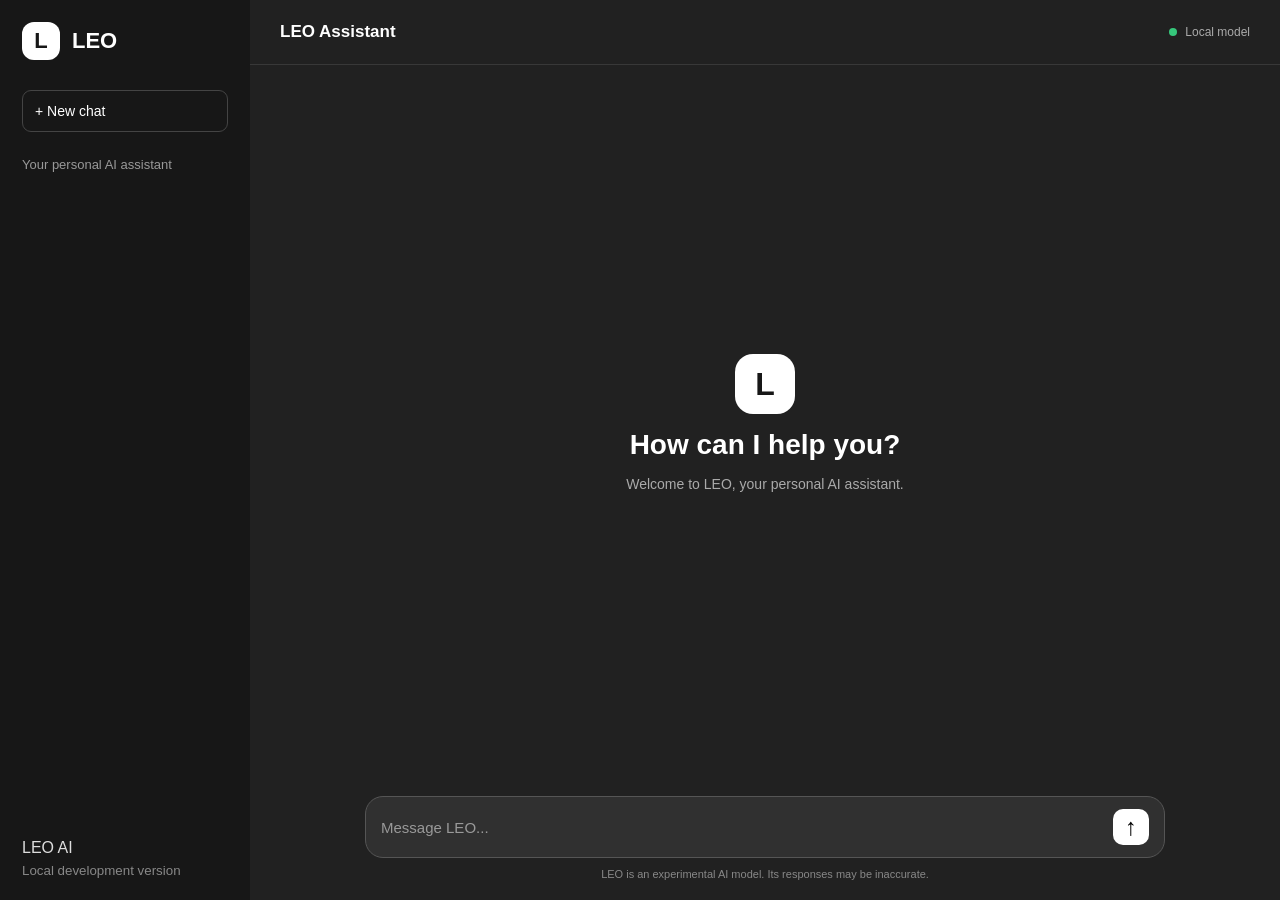
==== frontend/index.html @ 9b0cdb58 "Checkpoint: LEO learning model and web application" ====
<!DOCTYPE html>
<html lang="en">
<head>
    <meta charset="UTF-8">
    <meta name="viewport" content="width=device-width, initial-scale=1.0">

    <title>LEO AI Assistant</title>

    <link rel="stylesheet" href="style.css">
</head>

<body>

    <div class="app-container">

        <aside class="sidebar">
            <div class="brand">
                <div class="logo">L</div>
                <h2>LEO</h2>
            </div>

            <button id="new-chat" class="new-chat">
                + New chat
            </button>

            <div class="sidebar-info">
                Your personal AI assistant
            </div>

            <div class="sidebar-bottom">
                <span>LEO AI</span>
                <small>Local development version</small>
            </div>
        </aside>

        <main class="main-content">

            <header class="topbar">
                <h3>LEO Assistant</h3>
                <span class="status">
                    <span class="status-dot"></span>
                    Local model
                </span>
            </header>

            <section id="chat-messages" class="chat-messages">

                <div class="welcome-screen" id="welcome-screen">
                    <div class="welcome-logo">L</div>

                    <h1>How can I help you?</h1>

                    <p>
                        Welcome to LEO, your personal AI assistant.
                    </p>
                </div>

            </section>

            <footer class="chat-footer">

                <form id="chat-form" class="input-container">

                    <textarea
                        id="message-input"
                        placeholder="Message LEO..."
                        rows="1"
                        required
                    ></textarea>

                    <button type="submit" id="send-button">
                        ↑
                    </button>

                </form>

                <p class="disclaimer">
                    LEO is an experimental AI model.
                    Its responses may be inaccurate.
                </p>

            </footer>

        </main>

    </div>

    <script src="app.js"></script>

</body>
</html>
---- frontend/style.css ----
* {
    margin: 0;
    padding: 0;
    box-sizing: border-box;
}

body {
    font-family: Arial, sans-serif;
    background: #212121;
    color: #ffffff;
    height: 100vh;
}

.app-container {
    display: flex;
    height: 100vh;
}

/* SIDEBAR */

.sidebar {
    width: 250px;
    background: #171717;
    padding: 22px;
    display: flex;
    flex-direction: column;
}

.brand {
    display: flex;
    align-items: center;
    gap: 12px;
    margin-bottom: 30px;
}

.logo,
.welcome-logo {
    width: 38px;
    height: 38px;
    background: #ffffff;
    color: #171717;
    border-radius: 12px;
    display: flex;
    justify-content: center;
    align-items: center;
    font-weight: bold;
    font-size: 22px;
}

.brand h2 {
    font-size: 22px;
}

.new-chat {
    padding: 12px;
    border: 1px solid #444;
    background: transparent;
    color: white;
    border-radius: 9px;
    cursor: pointer;
    text-align: left;
    font-size: 14px;
}

.new-chat:hover {
    background: #303030;
}

.sidebar-info {
    margin-top: 25px;
    color: #999;
    font-size: 13px;
}

.sidebar-bottom {
    margin-top: auto;
    display: flex;
    flex-direction: column;
    gap: 6px;
    color: #ddd;
}

.sidebar-bottom small {
    color: #888;
}

/* MAIN AREA */

.main-content {
    flex: 1;
    display: flex;
    flex-direction: column;
    min-width: 0;
}

.topbar {
    height: 65px;
    border-bottom: 1px solid #383838;
    display: flex;
    justify-content: space-between;
    align-items: center;
    padding: 0 30px;
}

.topbar h3 {
    font-size: 17px;
}

.status {
    color: #aaa;
    font-size: 12px;
    display: flex;
    align-items: center;
    gap: 8px;
}

.status-dot {
    width: 8px;
    height: 8px;
    background: #36c77b;
    border-radius: 50%;
}

/* CHAT MESSAGES */

.chat-messages {
    flex: 1;
    overflow-y: auto;
    padding: 35px 20px;
}

.welcome-screen {
    height: 100%;
    display: flex;
    flex-direction: column;
    justify-content: center;
    align-items: center;
    text-align: center;
    gap: 15px;
}

.welcome-logo {
    width: 60px;
    height: 60px;
    font-size: 32px;
    border-radius: 18px;
}

.welcome-screen h1 {
    font-size: 28px;
}

.welcome-screen p {
    color: #aaa;
    font-size: 14px;
}

/* MESSAGE BUBBLES */

.message-row {
    max-width: 800px;
    margin: 0 auto 25px;
    display: flex;
    gap: 14px;
}

.message-avatar {
    min-width: 34px;
    height: 34px;
    border-radius: 10px;
    background: #444;
    display: flex;
    justify-content: center;
    align-items: center;
    font-weight: bold;
}

.message-content {
    line-height: 1.7;
    white-space: pre-wrap;
    overflow-wrap: anywhere;
}

.message-role {
    font-weight: bold;
    margin-bottom: 5px;
}

/* INPUT AREA */

.chat-footer {
    padding: 15px 20px 20px;
}

.input-container {
    max-width: 800px;
    margin: auto;
    display: flex;
    align-items: center;
    gap: 12px;
    background: #303030;
    border: 1px solid #555;
    border-radius: 18px;
    padding: 12px 15px;
}

.input-container textarea {
    flex: 1;
    resize: none;
    border: none;
    outline: none;
    background: transparent;
    color: white;
    font-family: inherit;
    font-size: 15px;
    max-height: 140px;
}

.input-container textarea::placeholder {
    color: #999;
}

.input-container button {
    width: 36px;
    height: 36px;
    border: none;
    border-radius: 10px;
    background: white;
    color: black;
    font-size: 24px;
    cursor: pointer;
}

.input-container button:disabled {
    opacity: 0.5;
    cursor: not-allowed;
}

.disclaimer {
    color: #888;
    font-size: 11px;
    text-align: center;
    margin-top: 10px;
}

/* MOBILE */

@media (max-width: 650px) {
    .sidebar {
        display: none;
    }

    .topbar {
        padding: 0 18px;
    }

    .welcome-screen h1 {
        font-size: 23px;
    }
}
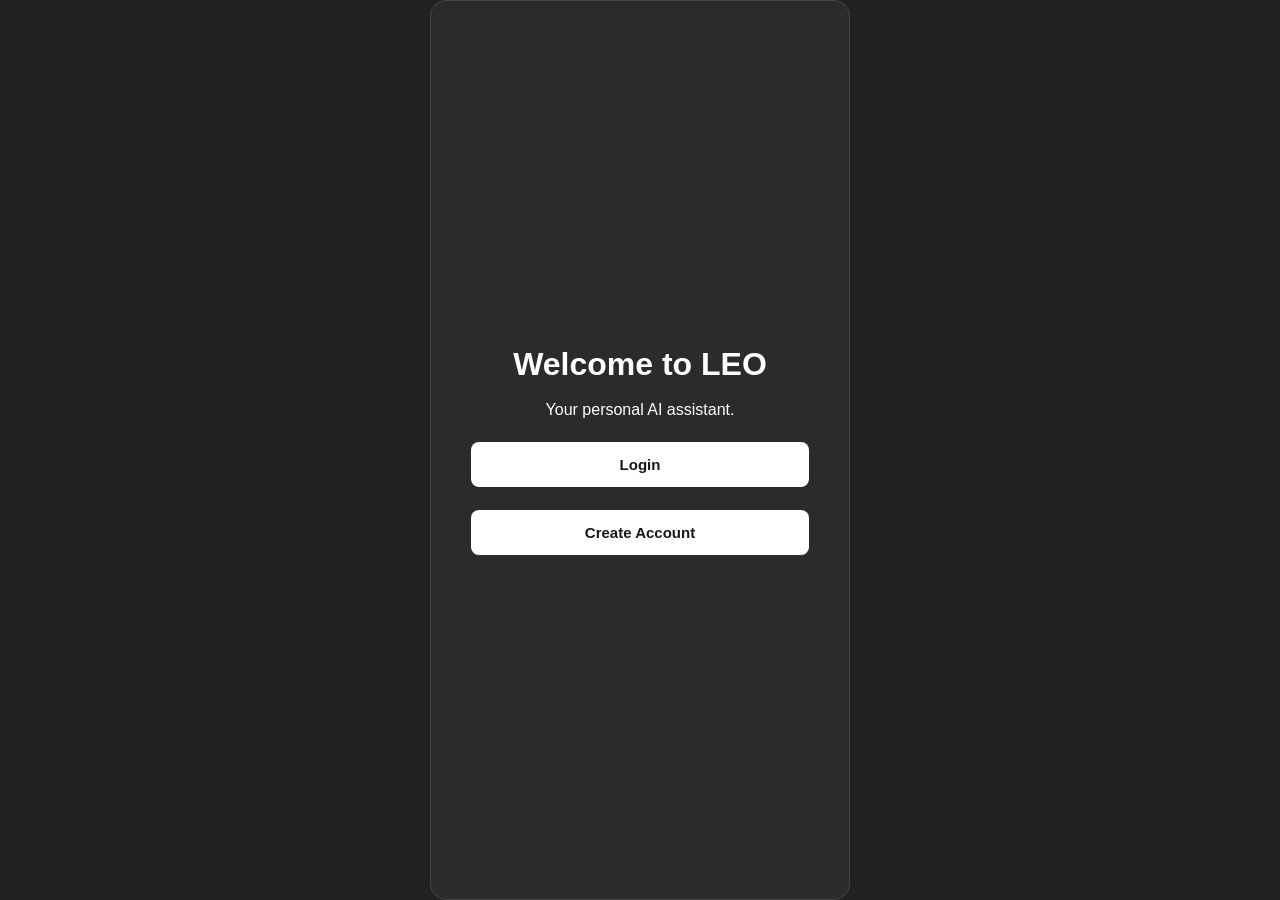
==== commit aa1fc0ce: "feat(leo): restore AI chat and plan persistent user profiles and conversations" ====
--- a/frontend/index.html
+++ b/frontend/index.html
@@ -4,89 +4,16 @@
 <head>
     <meta charset="UTF-8">
     <meta name="viewport" content="width=device-width, initial-scale=1.0">
+    <title>Welcome to LEO</title>
+    <link rel="stylesheet" href="auth.css">
+</head>
+<body>
+    <main class="auth-container">
+        <h1>Welcome to LEO</h1>
+        <p>Your personal AI assistant.</p>
 
-    <title>LEO AI Assistant</title>
-
-    <link rel="stylesheet" href="style.css">
-</head>
-
-<body>
-
-    <div class="app-container">
-
-        <aside class="sidebar">
-            <div class="brand">
-                <div class="logo">L</div>
-                <h2>LEO</h2>
-            </div>
-
-            <button id="new-chat" class="new-chat">
-                + New chat
-            </button>
-
-            <div class="sidebar-info">
-                Your personal AI assistant
-            </div>
-
-            <div class="sidebar-bottom">
-                <span>LEO AI</span>
-                <small>Local development version</small>
-            </div>
-        </aside>
-
-        <main class="main-content">
-
-            <header class="topbar">
-                <h3>LEO Assistant</h3>
-                <span class="status">
-                    <span class="status-dot"></span>
-                    Local model
-                </span>
-            </header>
-
-            <section id="chat-messages" class="chat-messages">
-
-                <div class="welcome-screen" id="welcome-screen">
-                    <div class="welcome-logo">L</div>
-
-                    <h1>How can I help you?</h1>
-
-                    <p>
-                        Welcome to LEO, your personal AI assistant.
-                    </p>
-                </div>
-
-            </section>
-
-            <footer class="chat-footer">
-
-                <form id="chat-form" class="input-container">
-
-                    <textarea
-                        id="message-input"
-                        placeholder="Message LEO..."
-                        rows="1"
-                        required
-                    ></textarea>
-
-                    <button type="submit" id="send-button">
-                        ↑
-                    </button>
-
-                </form>
-
-                <p class="disclaimer">
-                    LEO is an experimental AI model.
-                    Its responses may be inaccurate.
-                </p>
-
-            </footer>
-
-        </main>
-
-    </div>
-
-    <script src="app.js"></script>
-
+        <a class="auth-button" href="login.html">Login</a>
+        <a class="auth-button" href="signup.html">Create Account</a>
+    </main>
 </body>
 </html>
--- a/frontend/auth.css
+++ b/frontend/auth.css
@@ -0,0 +1,217 @@
+
+/* =================================
+   LEO AUTHENTICATION PAGES
+================================= */
+
+* {
+    margin: 0;
+    padding: 0;
+    box-sizing: border-box;
+}
+
+body {
+    font-family: Arial, sans-serif;
+    background: #212121;
+    color: #ffffff;
+    min-height: 100vh;
+}
+
+.auth-container {
+    min-height: 100vh;
+    display: flex;
+    justify-content: center;
+    align-items: center;
+    padding: 25px;
+}
+
+.auth-card {
+    width: 100%;
+    max-width: 420px;
+    background: #171717;
+    border: 1px solid #383838;
+    border-radius: 16px;
+    padding: 35px;
+}
+
+.auth-brand {
+    display: flex;
+    align-items: center;
+    justify-content: center;
+    gap: 12px;
+    margin-bottom: 30px;
+}
+
+.auth-logo {
+    width: 42px;
+    height: 42px;
+    background: #ffffff;
+    color: #171717;
+    border-radius: 12px;
+    display: flex;
+    align-items: center;
+    justify-content: center;
+    font-size: 24px;
+    font-weight: bold;
+}
+
+.auth-brand h1 {
+    font-size: 25px;
+}
+
+.auth-heading {
+    text-align: center;
+    margin-bottom: 28px;
+}
+
+.auth-heading h2 {
+    font-size: 24px;
+    margin-bottom: 9px;
+}
+
+.auth-heading p {
+    color: #999999;
+    font-size: 14px;
+    line-height: 1.5;
+}
+
+.auth-form {
+    display: flex;
+    flex-direction: column;
+    gap: 17px;
+}
+
+.form-group {
+    display: flex;
+    flex-direction: column;
+    gap: 8px;
+}
+
+.form-group label {
+    font-size: 13px;
+    color: #dddddd;
+}
+
+.form-group input {
+    width: 100%;
+    padding: 13px 14px;
+    background: #262626;
+    border: 1px solid #454545;
+    border-radius: 9px;
+    outline: none;
+    color: #ffffff;
+    font-size: 14px;
+}
+
+.form-group input:focus {
+    border-color: #ffffff;
+}
+
+.form-group input::placeholder {
+    color: #777777;
+}
+
+.auth-button {
+    width: 100%;
+    padding: 14px;
+    margin-top: 5px;
+    background: #ffffff;
+    color: #171717;
+    border: none;
+    border-radius: 9px;
+    font-size: 15px;
+    font-weight: bold;
+    cursor: pointer;
+}
+
+.auth-button:hover {
+    background: #dddddd;
+}
+
+.auth-switch {
+    text-align: center;
+    margin-top: 23px;
+    font-size: 13px;
+    color: #999999;
+}
+
+.auth-switch a {
+    color: #ffffff;
+    text-decoration: none;
+    font-weight: bold;
+}
+
+.auth-switch a:hover {
+    text-decoration: underline;
+}
+
+.auth-message {
+    font-size: 13px;
+    text-align: center;
+    color: #ff8585;
+    min-height: 16px;
+}
+
+.auth-footer {
+    text-align: center;
+    color: #777777;
+    font-size: 11px;
+    margin-top: 25px;
+}
+
+@media (max-width: 480px) {
+    .auth-card {
+        padding: 25px 20px;
+    }
+}
+
+/* WELCOME PAGE + AUTH PAGE LAYOUT FIX */
+
+* {
+    box-sizing: border-box;
+}
+
+body {
+    min-height: 100vh;
+    margin: 0;
+    display: flex;
+    justify-content: center;
+    align-items: center;
+    background: #212121;
+    color: white;
+    font-family: Arial, sans-serif;
+}
+
+.auth-container {
+    width: min(420px, 90%);
+    padding: 40px;
+    display: flex;
+    flex-direction: column;
+    align-items: stretch;
+    gap: 18px;
+    background: #2b2b2b;
+    border: 1px solid #444;
+    border-radius: 16px;
+}
+
+.auth-container h1,
+.auth-container p {
+    text-align: center;
+    margin: 0;
+}
+
+.auth-button {
+    display: block;
+    width: 100%;
+    padding: 14px;
+    text-align: center;
+    text-decoration: none;
+    background: #ffffff;
+    color: #171717;
+    border-radius: 8px;
+    font-weight: bold;
+    cursor: pointer;
+}
+
+.auth-button:hover {
+    background: #dddddd;
+}
